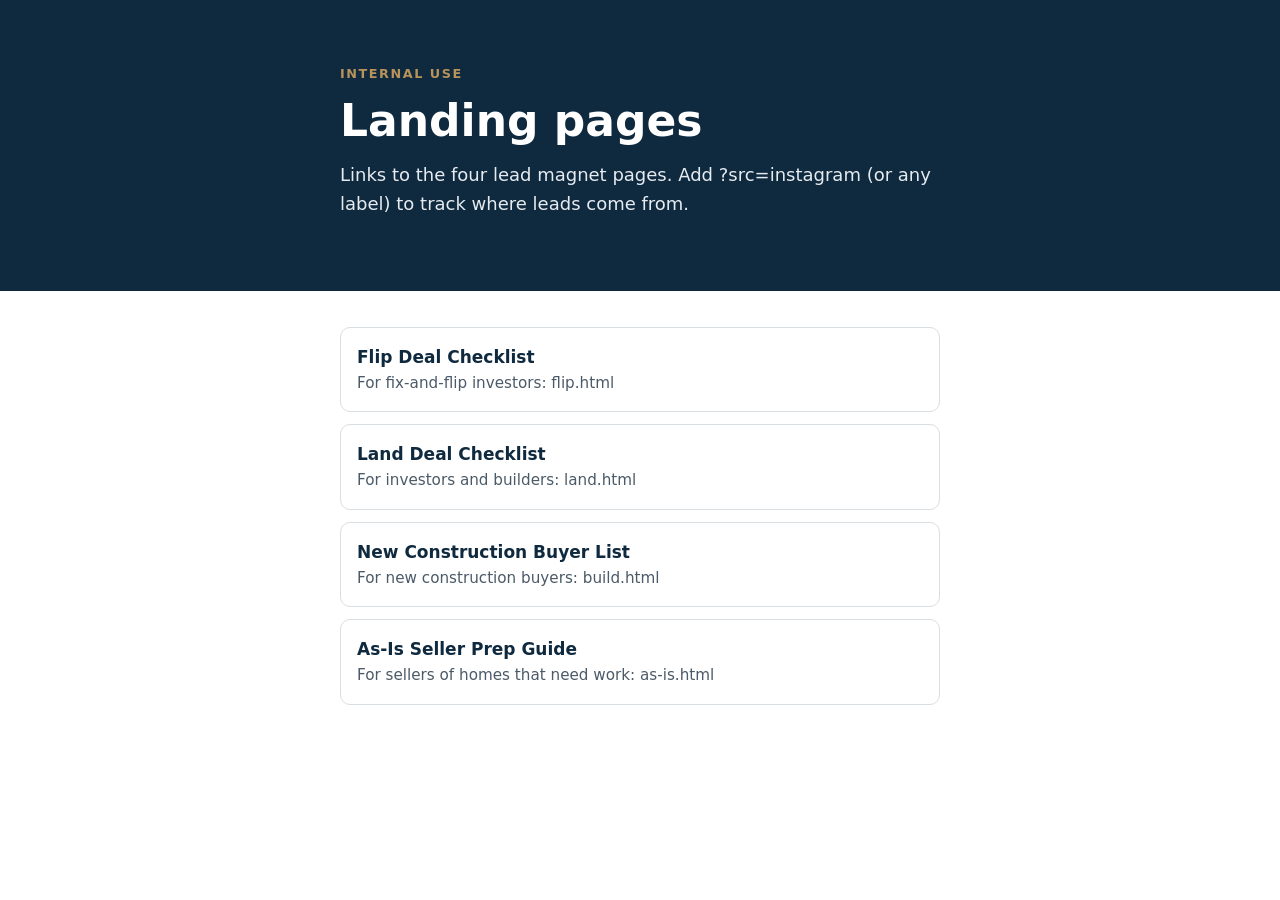
==== index.html @ b08cdbb0 "Add four mobile-first lead magnet landing pages, shared styles, config, and README Co-Authored-By: C" ====
<!DOCTYPE html>
<html lang="en">
<head>
<meta charset="utf-8">
<meta name="viewport" content="width=device-width, initial-scale=1">
<meta name="robots" content="noindex, nofollow">
<title>Landing Pages | Tony Damiano</title>
<link rel="stylesheet" href="styles.css">
</head>
<body>
<header class="hero"><div class="wrap"><p class="eyebrow">Internal use</p><h1>Landing pages</h1><p class="sub">Links to the four lead magnet pages. Add ?src=instagram (or any label) to track where leads come from.</p></div></header>
<main><section><div class="wrap"><ul class="links">
<li><a href="flip.html">Flip Deal Checklist<span>For fix-and-flip investors: flip.html</span></a></li>
<li><a href="land.html">Land Deal Checklist<span>For investors and builders: land.html</span></a></li>
<li><a href="build.html">New Construction Buyer List<span>For new construction buyers: build.html</span></a></li>
<li><a href="as-is.html">As-Is Seller Prep Guide<span>For sellers of homes that need work: as-is.html</span></a></li>
</ul></div></section></main>
</body>
</html>
---- styles.css ----
/* Tony Damiano landing pages: shared stylesheet. Mobile first. */
:root {
  --navy: #0F2A3F;
  --navy-dark: #0A1D2C;
  --gold: #B8935A;
  --gold-dark: #8A6A38;
  --white: #FFFFFF;
  --gray: #F3F4F6;
  --gray-line: #D9DEE3;
  --text: #1B2733;
  --radius: 10px;
}
*, *::before, *::after { box-sizing: border-box; }
html { -webkit-text-size-adjust: 100%; }
body {
  margin: 0;
  font-family: system-ui, -apple-system, "Segoe UI", Roboto, Helvetica, Arial, sans-serif;
  font-size: 1.0625rem;
  line-height: 1.6;
  color: var(--text);
  background: var(--white);
}
img { max-width: 100%; height: auto; display: block; }
a { color: var(--navy); text-underline-offset: 2px; }
a:hover { color: var(--gold-dark); }
:focus-visible { outline: 3px solid var(--gold); outline-offset: 2px; }
.wrap { width: 100%; max-width: 640px; margin: 0 auto; padding: 0 20px; }

.skip { position: absolute; left: -999px; top: 0; background: var(--white); color: var(--navy); padding: 10px 14px; z-index: 10; }
.skip:focus { left: 8px; top: 8px; }

/* Hero */
.hero { background: var(--navy); color: var(--white); padding: 40px 0 48px; }
.eyebrow { margin: 0 0 12px; font-size: .8rem; letter-spacing: .12em; text-transform: uppercase; color: var(--gold); font-weight: 700; }
.hero h1 { margin: 0 0 14px; font-size: 2rem; line-height: 1.15; }
.hero .sub { margin: 0; font-size: 1.125rem; color: #E6EBF0; }

/* Sections */
section { padding: 36px 0; }
h2 { margin: 0 0 16px; font-size: 1.5rem; line-height: 1.25; color: var(--navy); }
.gets { background: var(--white); }
.gets ul { list-style: none; margin: 0; padding: 0; }
.gets li { position: relative; padding: 0 0 16px 34px; }
.gets li::before {
  content: ""; position: absolute; left: 0; top: .35em; width: 20px; height: 20px;
  border-radius: 50%; background: var(--gold);
}
.gets li::after {
  content: ""; position: absolute; left: 7px; top: calc(.35em + 4px); width: 5px; height: 9px;
  border: solid var(--white); border-width: 0 2px 2px 0; transform: rotate(45deg);
}
.gets strong { color: var(--navy); }

/* Form */
.signup { background: var(--gray); }
.card { background: var(--white); border: 1px solid var(--gray-line); border-radius: var(--radius); padding: 24px 20px; }
.field { margin-bottom: 18px; }
label { display: block; margin-bottom: 6px; font-weight: 600; color: var(--navy); }
.opt { font-weight: 400; color: #4B5A68; }
input[type="text"], input[type="email"], input[type="tel"] {
  width: 100%; min-height: 48px; padding: 10px 12px; font: inherit; color: var(--text);
  border: 1.5px solid #8794A1; border-radius: 8px; background: var(--white);
}
input[type="text"]:focus, input[type="email"]:focus, input[type="tel"]:focus { border-color: var(--navy); }
.consent { display: flex; gap: 12px; align-items: flex-start; font-size: .9375rem; }
.consent input { width: 24px; height: 24px; margin: 2px 0 0; flex: none; accent-color: var(--navy); }
.consent label { font-weight: 400; color: var(--text); margin: 0; }
.btn {
  display: block; width: 100%; min-height: 54px; padding: 14px 18px; border: 0; border-radius: 8px;
  font: inherit; font-weight: 700; font-size: 1.0625rem; cursor: pointer;
  background: var(--gold); color: var(--navy-dark);
}
.btn:hover { background: #C9A56C; }
.btn[disabled] { opacity: .65; cursor: wait; }
.fine { margin: 14px 0 0; font-size: .85rem; color: #4B5A68; }
.error { margin: 0 0 16px; padding: 12px 14px; border-radius: 8px; background: #FDECEC; border: 1px solid #C0392B; color: #6B1A12; }
.error a { color: #6B1A12; font-weight: 700; }
.thanks { text-align: center; padding: 8px 0; }
.thanks h3 { margin: 0 0 10px; font-size: 1.5rem; color: var(--navy); }
.hp { position: absolute; left: -9999px; width: 1px; height: 1px; overflow: hidden; }
[hidden] { display: none !important; }

/* About */
.about-grid { display: grid; gap: 20px; align-items: start; }
.about img.photo { width: 140px; height: 140px; object-fit: cover; border-radius: 50%; border: 3px solid var(--gold); background: var(--gray); }
.about p { margin: 0 0 12px; }
.contact { list-style: none; margin: 14px 0 0; padding: 0; }
.contact li { margin-bottom: 6px; }
.contact a { font-weight: 600; }

/* Footer */
footer { background: var(--navy); color: #D5DCE3; padding: 32px 0; font-size: .9rem; }
footer a { color: var(--white); }
.logo { max-width: 220px; margin-bottom: 16px; min-height: 40px; }
footer p { margin: 0 0 10px; }

/* Index page */
.links { list-style: none; padding: 0; margin: 0; display: grid; gap: 12px; }
.links a { display: block; padding: 16px; border: 1px solid var(--gray-line); border-radius: var(--radius); text-decoration: none; font-weight: 600; background: var(--white); }
.links a span { display: block; font-weight: 400; color: #4B5A68; font-size: .95rem; }

@media (min-width: 640px) {
  .hero { padding: 64px 0 72px; }
  .hero h1 { font-size: 2.75rem; }
  .card { padding: 32px; }
  .about-grid { grid-template-columns: 160px 1fr; }
}
@media (prefers-reduced-motion: reduce) { * { scroll-behavior: auto !important; } }
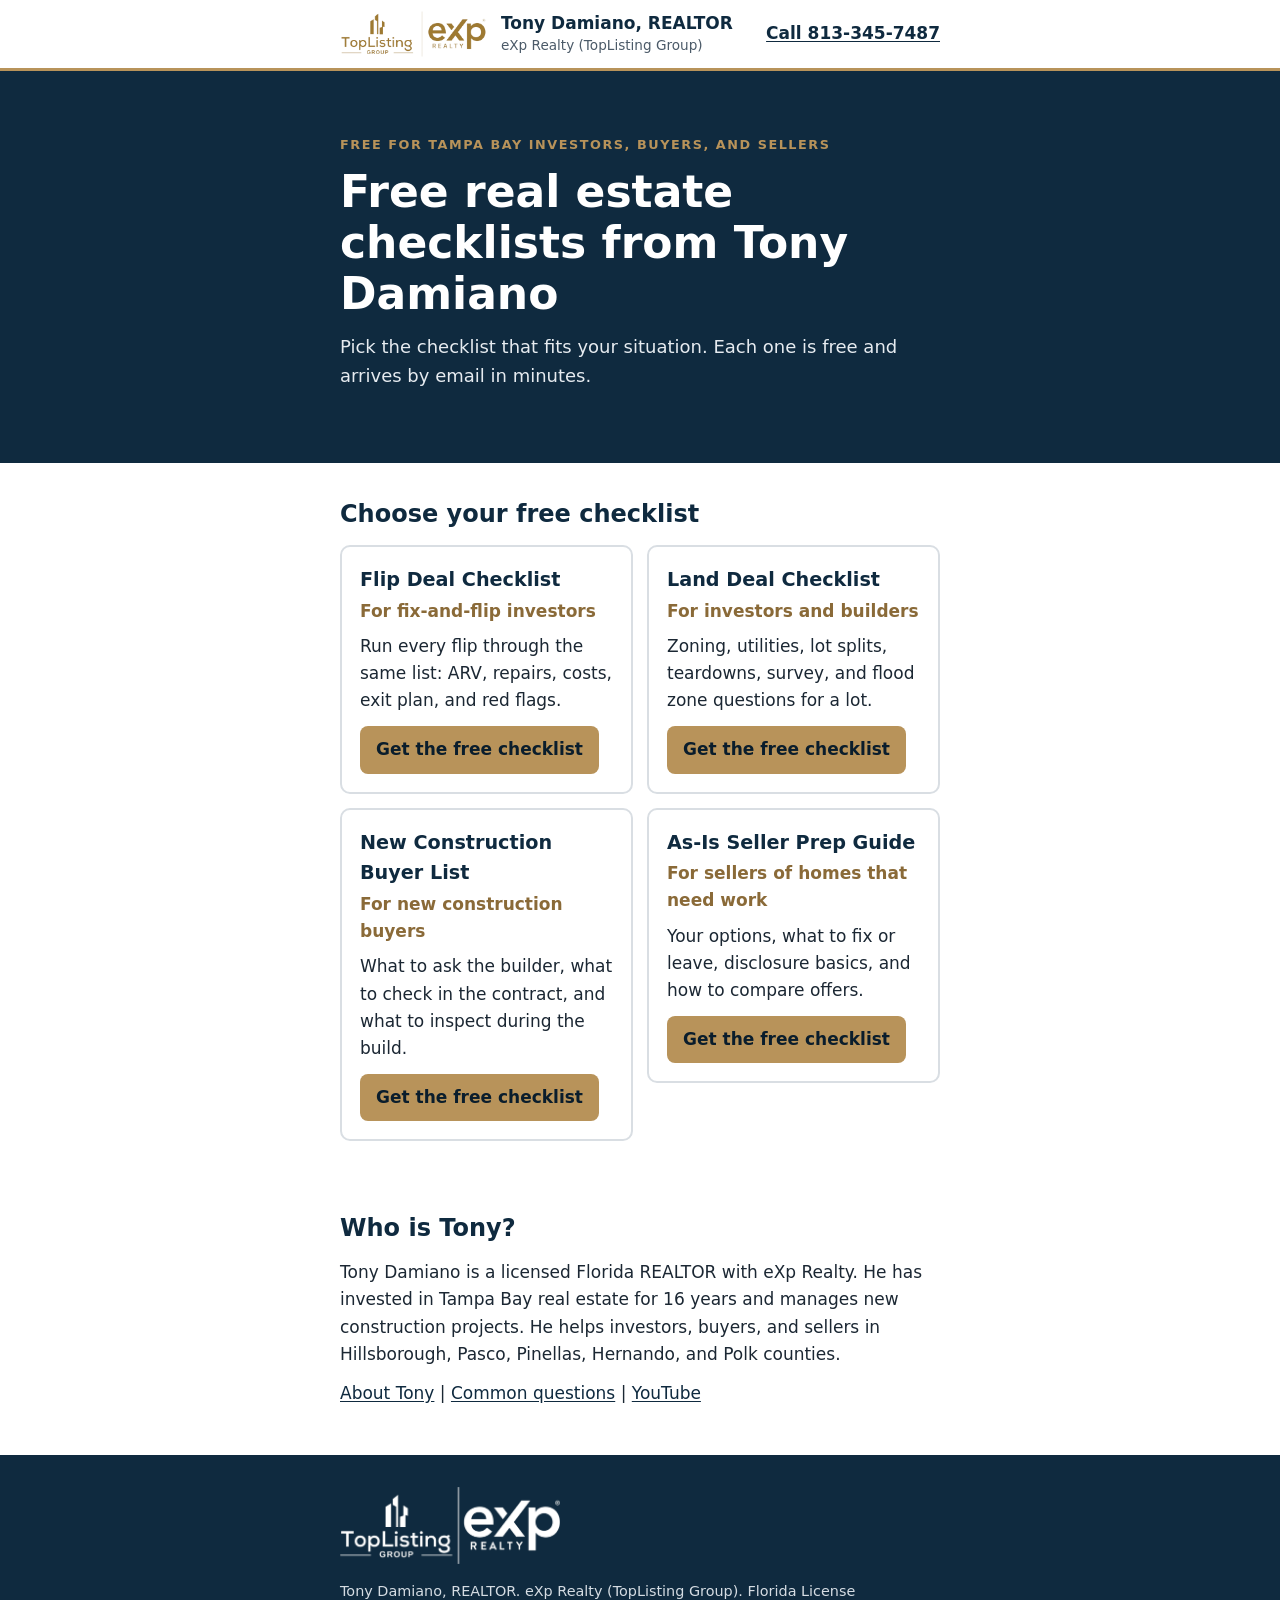
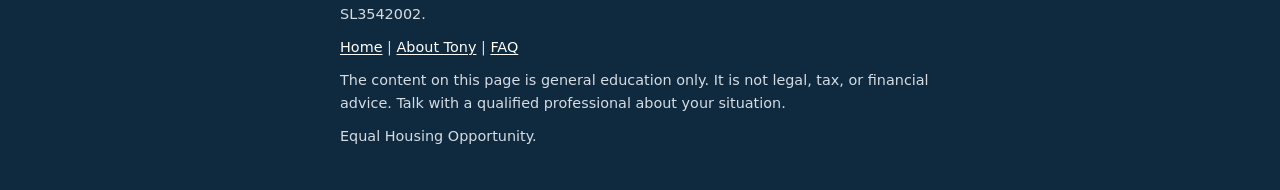
==== commit d7810085: "Add public home page, About and FAQ pages with schema, sitemap, and footer links Co-Authored-By: Cla" ====
--- a/index.html
+++ b/index.html
@@ -3,17 +3,79 @@
 <head>
 <meta charset="utf-8">
 <meta name="viewport" content="width=device-width, initial-scale=1">
-<meta name="robots" content="noindex, nofollow">
-<title>Landing Pages | Tony Damiano</title>
+<title>Free Real Estate Checklists | Tony Damiano, eXp Realty</title>
+<meta name="description" content="Free checklists for Tampa Bay flips, land deals, new construction buyers, and sellers of homes that need work, from Tony Damiano, REALTOR with eXp Realty.">
+<meta name="theme-color" content="#0F2A3F">
+<link rel="canonical" href="https://go.tonyinvestorfriendly.com/">
 <link rel="stylesheet" href="styles.css">
+<script type="application/ld+json">{
+  "@context": "https://schema.org",
+  "@type": "WebSite",
+  "name": "Free Real Estate Checklists by Tony Damiano",
+  "url": "https://go.tonyinvestorfriendly.com/",
+  "publisher": {
+    "@type": "Person",
+    "name": "Tony Damiano",
+    "url": "https://go.tonyinvestorfriendly.com/about.html"
+  }
+}</script>
 </head>
 <body>
-<header class="hero"><div class="wrap"><p class="eyebrow">Internal use</p><h1>Landing pages</h1><p class="sub">Links to the four lead magnet pages. Add ?src=instagram (or any label) to track where leads come from.</p></div></header>
-<main><section><div class="wrap"><ul class="links">
-<li><a href="flip.html">Flip Deal Checklist<span>For fix-and-flip investors: flip.html</span></a></li>
-<li><a href="land.html">Land Deal Checklist<span>For investors and builders: land.html</span></a></li>
-<li><a href="build.html">New Construction Buyer List<span>For new construction buyers: build.html</span></a></li>
-<li><a href="as-is.html">As-Is Seller Prep Guide<span>For sellers of homes that need work: as-is.html</span></a></li>
-</ul></div></section></main>
+<div class="topbar">
+  <div class="wrap topbar-inner">
+    <img class="topbar-logo" src="assets/logo-toplisting-exp.png" alt="TopListing Group and eXp Realty logo" width="147" height="48">
+    <p class="topbar-name"><strong>Tony Damiano, REALTOR</strong><span>eXp Realty (TopListing Group)</span></p>
+    <a class="topbar-call" href="tel:+18133457487">Call 813-345-7487</a>
+  </div>
+</div>
+<header class="hero">
+  <div class="wrap">
+    <p class="eyebrow">Free for Tampa Bay investors, buyers, and sellers</p>
+    <h1>Free real estate checklists from Tony Damiano</h1>
+    <p class="sub">Pick the checklist that fits your situation. Each one is free and arrives by email in minutes.</p>
+  </div>
+</header>
+<main>
+  <section aria-labelledby="pick-h">
+    <div class="wrap">
+      <h2 id="pick-h">Choose your free checklist</h2>
+      <ul class="picks">
+      <li><a class="pick" href="flip.html" data-page="flip.html"><strong>Flip Deal Checklist</strong><em>For fix-and-flip investors</em><span>Run every flip through the same list: ARV, repairs, costs, exit plan, and red flags.</span><b>Get the free checklist</b></a></li>
+      <li><a class="pick" href="land.html" data-page="land.html"><strong>Land Deal Checklist</strong><em>For investors and builders</em><span>Zoning, utilities, lot splits, teardowns, survey, and flood zone questions for a lot.</span><b>Get the free checklist</b></a></li>
+      <li><a class="pick" href="build.html" data-page="build.html"><strong>New Construction Buyer List</strong><em>For new construction buyers</em><span>What to ask the builder, what to check in the contract, and what to inspect during the build.</span><b>Get the free checklist</b></a></li>
+      <li><a class="pick" href="as-is.html" data-page="as-is.html"><strong>As-Is Seller Prep Guide</strong><em>For sellers of homes that need work</em><span>Your options, what to fix or leave, disclosure basics, and how to compare offers.</span><b>Get the free checklist</b></a></li>
+      </ul>
+    </div>
+  </section>
+  <section class="about" aria-labelledby="who-h">
+    <div class="wrap">
+      <h2 id="who-h">Who is Tony?</h2>
+      <p>Tony Damiano is a licensed Florida REALTOR with eXp Realty. He has invested in Tampa Bay real estate for 16 years and manages new construction projects. He helps investors, buyers, and sellers in Hillsborough, Pasco, Pinellas, Hernando, and Polk counties.</p>
+      <p><a href="about.html">About Tony</a> | <a href="faq.html">Common questions</a> | <a href="https://www.youtube.com/@tonyinvestorfriendlyrealto">YouTube</a></p>
+    </div>
+  </section>
+</main>
+<footer>
+  <div class="wrap">
+    <img class="logo" src="assets/logo-white.png" width="220" height="77" alt="TopListing Group and eXp Realty logo" loading="lazy">
+    <p>Tony Damiano, REALTOR. eXp Realty (TopListing Group). Florida License SL3542002.</p>
+    <p><a href="index.html">Home</a> | <a href="about.html">About Tony</a> | <a href="faq.html">FAQ</a></p>
+    <p>The content on this page is general education only. It is not legal, tax, or financial advice. Talk with a qualified professional about your situation.</p>
+    <p>Equal Housing Opportunity.</p>
+  </div>
+</footer>
+<script>
+// Pass the lead source (for example ?src=instagram) on to the checklist pages.
+(function () {
+  try {
+    var src = new URLSearchParams(window.location.search).get("src");
+    if (!src) return;
+    var links = document.querySelectorAll("a.pick");
+    for (var i = 0; i < links.length; i++) {
+      links[i].href = links[i].getAttribute("data-page") + "?src=" + encodeURIComponent(src.slice(0, 60));
+    }
+  } catch (e) {}
+})();
+</script>
 </body>
 </html>
--- a/styles.css
+++ b/styles.css
@@ -28,6 +28,15 @@
 
 .skip { position: absolute; left: -999px; top: 0; background: var(--white); color: var(--navy); padding: 10px 14px; z-index: 10; }
 .skip:focus { left: 8px; top: 8px; }
+
+/* Top bar: agent name and eXp logo above the fold */
+.topbar { background: var(--white); border-bottom: 3px solid var(--gold); padding: 10px 0; }
+.topbar-inner { display: flex; flex-wrap: wrap; align-items: center; gap: 8px 14px; }
+.topbar-logo { height: 48px; width: auto; max-width: 170px; object-fit: contain; }
+.topbar-name { margin: 0; line-height: 1.25; flex: 1 1 160px; color: var(--navy); }
+.topbar-name strong { display: block; }
+.topbar-name span { font-size: .85rem; color: #4B5A68; }
+.topbar-call { font-weight: 700; color: var(--navy); white-space: nowrap; }
 
 /* Hero */
 .hero { background: var(--navy); color: var(--white); padding: 40px 0 48px; }
@@ -106,3 +115,16 @@
   .about-grid { grid-template-columns: 160px 1fr; }
 }
 @media (prefers-reduced-motion: reduce) { * { scroll-behavior: auto !important; } }
+
+/* Home page checklist picker, FAQ, and about pages */
+.picks { list-style: none; margin: 0; padding: 0; display: grid; gap: 14px; }
+.pick { display: block; padding: 18px; border: 2px solid var(--gray-line); border-radius: var(--radius); background: var(--white); text-decoration: none; color: var(--text); }
+.pick:hover { border-color: var(--gold); }
+.pick strong { display: block; font-size: 1.2rem; color: var(--navy); }
+.pick em { display: block; color: var(--gold-dark); font-style: normal; font-weight: 600; margin: 2px 0 8px; }
+.pick span { display: block; margin-bottom: 12px; }
+.pick b { display: inline-block; background: var(--gold); color: var(--navy-dark); padding: 10px 16px; border-radius: 8px; }
+.faq h3 { margin: 22px 0 6px; font-size: 1.15rem; color: var(--navy); }
+.faq p { margin: 0 0 8px; }
+.about ul { padding-left: 20px; }
+@media (min-width: 640px) { .picks { grid-template-columns: 1fr 1fr; } }
